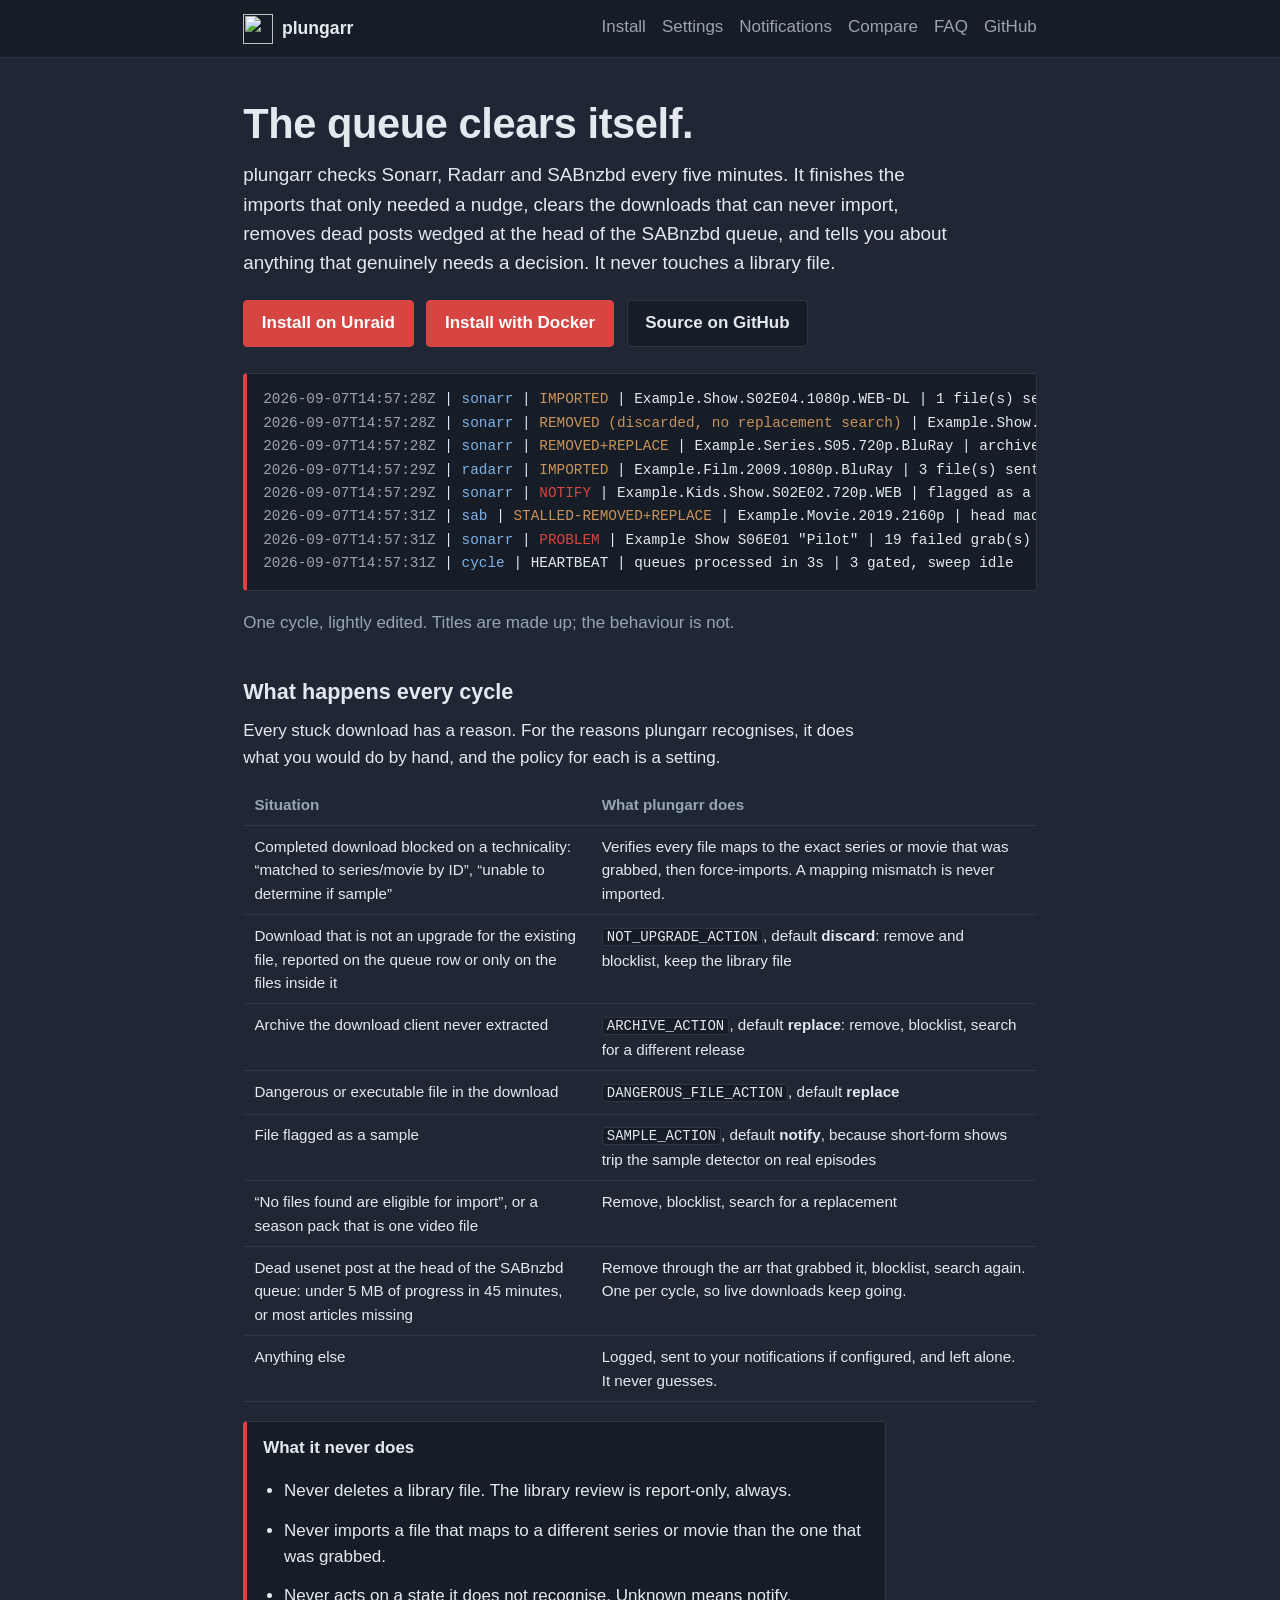
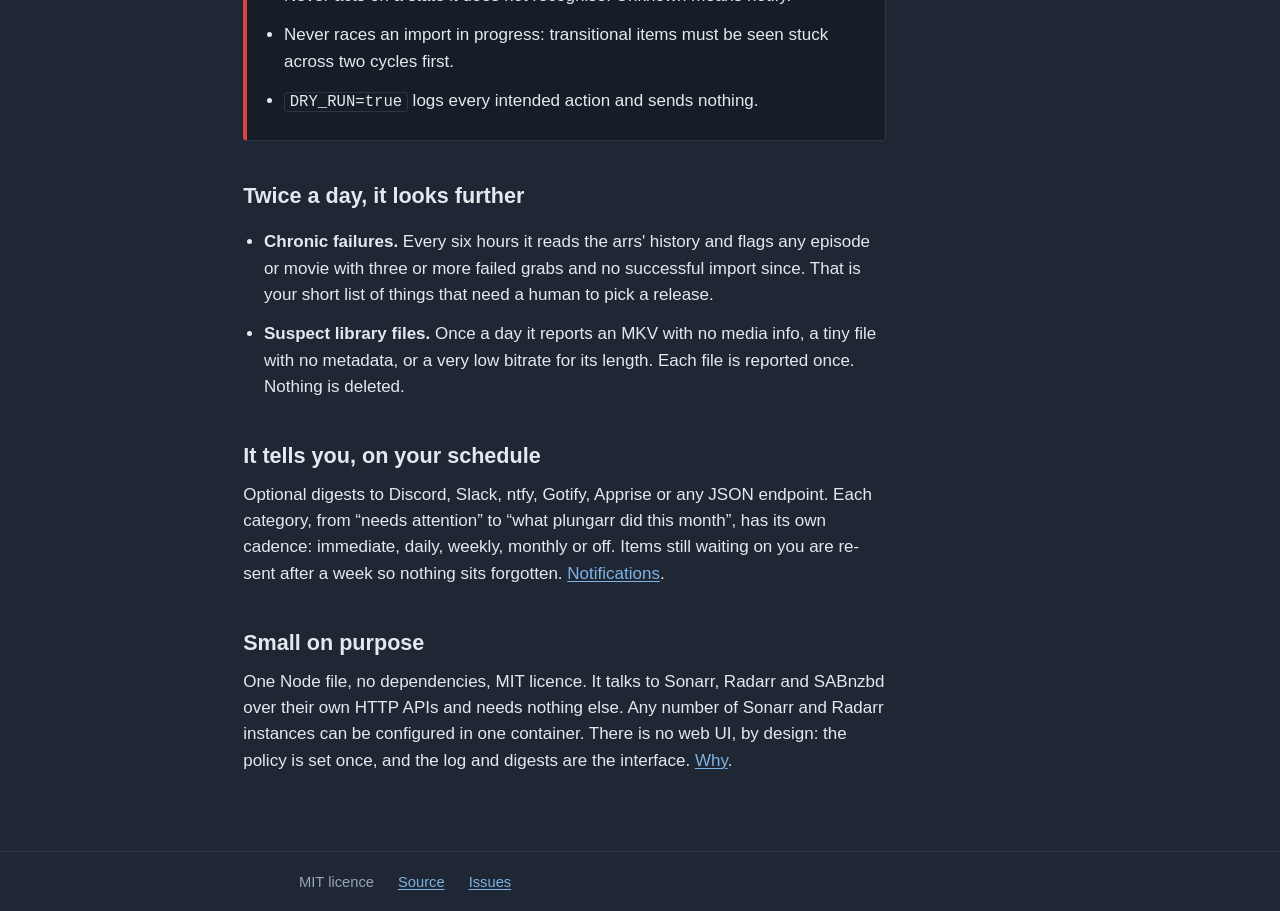
==== site/index.html @ 24c02249 "Add the project site: landing, install, generated settings reference, notifications, comparison, FAQ" ====
<!doctype html>
<html lang="en">
<head>
<meta charset="utf-8">
<meta name="viewport" content="width=device-width, initial-scale=1">
<title>plungarr · unclog your Sonarr, Radarr and SABnzbd queues</title>
<meta name="description" content="plungarr watches Sonarr, Radarr and SABnzbd every five minutes, finishes the imports that only needed a nudge, clears the downloads that can never import, and tells you about the rest. It never touches library files.">
<link rel="icon" href="icon.svg" type="image/svg+xml">
<link rel="stylesheet" href="style.css">
</head>
<body>
<header class="top"><div class="row">
  <a class="brand" href="index.html" aria-current="page"><img src="icon.svg" alt="">plungarr</a>
  <nav>
    <a href="docs/install.html">Install</a>
    <a href="docs/settings.html">Settings</a>
    <a href="docs/notifications.html">Notifications</a>
    <a href="docs/compare.html">Compare</a>
    <a href="docs/faq.html">FAQ</a>
    <a href="https://github.com/stove-bison/plungarr">GitHub</a>
  </nav>
</div></header>
<main>
<h1>The queue clears itself.</h1>
<p class="lead">plungarr checks Sonarr, Radarr and SABnzbd every five minutes. It finishes the imports that only needed a nudge, clears the downloads that can never import, removes dead posts wedged at the head of the SABnzbd queue, and tells you about anything that genuinely needs a decision. It never touches a library file.</p>

<div class="buttons">
  <a class="button primary" href="docs/install.html#unraid">Install on Unraid</a>
  <a class="button primary" href="docs/install.html#docker">Install with Docker</a>
  <a class="button" href="https://github.com/stove-bison/plungarr">Source on GitHub</a>
</div>

<pre class="log"><code><span class="dim">2026-09-07T14:57:28Z</span> | <span class="app">sonarr</span> | <span class="act">IMPORTED</span> | Example.Show.S02E04.1080p.WEB-DL | 1 file(s) sent to ManualImport
<span class="dim">2026-09-07T14:57:28Z</span> | <span class="app">sonarr</span> | <span class="act">REMOVED (discarded, no replacement search)</span> | Example.Show.S01E35.1080p.WEB-DL | not an upgrade for the existing file
<span class="dim">2026-09-07T14:57:28Z</span> | <span class="app">sonarr</span> | <span class="act">REMOVED+REPLACE</span> | Example.Series.S05.720p.BluRay | archive not extracted
<span class="dim">2026-09-07T14:57:29Z</span> | <span class="app">radarr</span> | <span class="act">IMPORTED</span> | Example.Film.2009.1080p.BluRay | 3 file(s) sent to ManualImport
<span class="dim">2026-09-07T14:57:29Z</span> | <span class="app">sonarr</span> | <span class="warn">NOTIFY</span> | Example.Kids.Show.S02E02.720p.WEB | flagged as a sample; left untouched (set SAMPLE_ACTION=replace or discard to auto-clear)
<span class="dim">2026-09-07T14:57:31Z</span> | <span class="app">sab</span> | <span class="act">STALLED-REMOVED+REPLACE</span> | Example.Movie.2019.2160p | head made 0 MB in 45 min
<span class="dim">2026-09-07T14:57:31Z</span> | <span class="app">sonarr</span> | <span class="warn">PROBLEM</span> | Example Show S06E01 "Pilot" | 19 failed grab(s) in 48h, none imported since
<span class="dim">2026-09-07T14:57:31Z</span> | <span class="app">cycle</span> | HEARTBEAT | queues processed in 3s | 3 gated, sweep idle</code></pre>
<p class="muted">One cycle, lightly edited. Titles are made up; the behaviour is not.</p>

<h2 id="every-cycle">What happens every cycle</h2>
<p>Every stuck download has a reason. For the reasons plungarr recognises, it does what you would do by hand, and the policy for each is a setting.</p>
<div class="scroll"><table>
<thead><tr><th>Situation</th><th>What plungarr does</th></tr></thead>
<tbody>
<tr><td>Completed download blocked on a technicality: “matched to series/movie by ID”, “unable to determine if sample”</td><td>Verifies every file maps to the exact series or movie that was grabbed, then force-imports. A mapping mismatch is never imported.</td></tr>
<tr><td>Download that is not an upgrade for the existing file, reported on the queue row or only on the files inside it</td><td><code>NOT_UPGRADE_ACTION</code>, default <strong>discard</strong>: remove and blocklist, keep the library file</td></tr>
<tr><td>Archive the download client never extracted</td><td><code>ARCHIVE_ACTION</code>, default <strong>replace</strong>: remove, blocklist, search for a different release</td></tr>
<tr><td>Dangerous or executable file in the download</td><td><code>DANGEROUS_FILE_ACTION</code>, default <strong>replace</strong></td></tr>
<tr><td>File flagged as a sample</td><td><code>SAMPLE_ACTION</code>, default <strong>notify</strong>, because short-form shows trip the sample detector on real episodes</td></tr>
<tr><td>“No files found are eligible for import”, or a season pack that is one video file</td><td>Remove, blocklist, search for a replacement</td></tr>
<tr><td>Dead usenet post at the head of the SABnzbd queue: under 5 MB of progress in 45 minutes, or most articles missing</td><td>Remove through the arr that grabbed it, blocklist, search again. One per cycle, so live downloads keep going.</td></tr>
<tr><td>Anything else</td><td>Logged, sent to your notifications if configured, and left alone. It never guesses.</td></tr>
</tbody></table></div>

<div class="never">
<p><strong>What it never does</strong></p>
<ul>
<li>Never deletes a library file. The library review is report-only, always.</li>
<li>Never imports a file that maps to a different series or movie than the one that was grabbed.</li>
<li>Never acts on a state it does not recognise. Unknown means notify.</li>
<li>Never races an import in progress: transitional items must be seen stuck across two cycles first.</li>
<li><code>DRY_RUN=true</code> logs every intended action and sends nothing.</li>
</ul>
</div>

<h2 id="reviews">Twice a day, it looks further</h2>
<ul>
<li><strong>Chronic failures.</strong> Every six hours it reads the arrs' history and flags any episode or movie with three or more failed grabs and no successful import since. That is your short list of things that need a human to pick a release.</li>
<li><strong>Suspect library files.</strong> Once a day it reports an MKV with no media info, a tiny file with no metadata, or a very low bitrate for its length. Each file is reported once. Nothing is deleted.</li>
</ul>

<h2 id="notify">It tells you, on your schedule</h2>
<p>Optional digests to Discord, Slack, ntfy, Gotify, Apprise or any JSON endpoint. Each category, from “needs attention” to “what plungarr did this month”, has its own cadence: immediate, daily, weekly, monthly or off. Items still waiting on you are re-sent after a week so nothing sits forgotten. <a href="docs/notifications.html">Notifications</a>.</p>

<h2 id="shape">Small on purpose</h2>
<p>One Node file, no dependencies, MIT licence. It talks to Sonarr, Radarr and SABnzbd over their own HTTP APIs and needs nothing else. Any number of Sonarr and Radarr instances can be configured in one container. There is no web UI, by design: the policy is set once, and the log and digests are the interface. <a href="docs/faq.html#web-ui">Why</a>.</p>
</main>
<footer><div class="row">
  <span>MIT licence</span>
  <a href="https://github.com/stove-bison/plungarr">Source</a>
  <a href="https://github.com/stove-bison/plungarr/issues">Issues</a>
</div></footer>
</body>
</html>
---- site/style.css ----
/* plungarr site. Palette from icon.svg. No external resources. */
:root {
  --ground: #1e2733;
  --panel: #161d27;
  --line: #2c3745;
  --text: #e4e9ef;
  --muted: #98a4b3;
  --red: #d64541;
  --brass: #c8935a;
  --water: #7fb2e5;
  --measure: 68ch;
  --sans: "Segoe UI", "Helvetica Neue", Arial, "Noto Sans", sans-serif;
  --mono: ui-monospace, "Cascadia Mono", "Consolas", "SF Mono", Menlo, monospace;
}
* { box-sizing: border-box; }
html { color-scheme: dark; }
body {
  margin: 0;
  background: var(--ground);
  color: var(--text);
  font-family: var(--sans);
  font-size: 17px;
  line-height: 1.55;
}
a { color: var(--water); text-decoration-thickness: 1px; text-underline-offset: 2px; }
a:hover { color: #a9cdf2; }
a:focus-visible, button:focus-visible { outline: 2px solid var(--brass); outline-offset: 2px; }
code, pre, kbd { font-family: var(--mono); font-size: 0.92em; }
code { background: var(--panel); border: 1px solid var(--line); border-radius: 3px; padding: 0 0.3em; white-space: nowrap; }
pre {
  background: var(--panel);
  border: 1px solid var(--line);
  border-radius: 4px;
  padding: 0.9rem 1rem;
  overflow-x: auto;
  line-height: 1.5;
}
pre code { background: none; border: 0; padding: 0; white-space: pre; }

/* Header */
.top {
  border-bottom: 1px solid var(--line);
  background: var(--panel);
}
.top .row {
  max-width: 88ch;
  margin: 0 auto;
  padding: 0.7rem 1.2rem;
  display: flex;
  align-items: center;
  gap: 1.2rem;
  flex-wrap: wrap;
}
.brand { display: flex; align-items: center; gap: 0.55rem; text-decoration: none; color: var(--text); font-weight: 600; font-size: 1.1rem; }
.brand img { width: 30px; height: 30px; }
nav { display: flex; gap: 1rem; flex-wrap: wrap; margin-left: auto; }
nav a { color: var(--muted); text-decoration: none; padding: 0.2rem 0; border-bottom: 2px solid transparent; }
nav a:hover { color: var(--text); }
nav a[aria-current="page"] { color: var(--text); border-bottom-color: var(--brass); }

/* Content */
main { max-width: 88ch; margin: 0 auto; padding: 2rem 1.2rem 4rem; }
main > *, main section > * { max-width: var(--measure); }
main > pre, main .scroll, main .log, section > pre, section > .scroll, section > .log, .buttons { max-width: none; }
h1 { font-size: clamp(1.9rem, 4vw, 2.6rem); line-height: 1.15; margin: 0.6rem 0 0.8rem; font-weight: 650; letter-spacing: -0.01em; }
h2 { font-size: 1.35rem; margin: 2.4rem 0 0.6rem; font-weight: 600; }
h3 { font-size: 1.08rem; margin: 1.6rem 0 0.4rem; font-weight: 600; }
p, li { margin: 0 0 0.8rem; }
ul, ol { padding-left: 1.3rem; }
.lead { font-size: 1.18rem; color: var(--text); }
.muted { color: var(--muted); }

/* The log block is the page's one loud element. */
.log {
  margin: 1.6rem 0 1.2rem;
  border-left: 4px solid var(--red);
  border-radius: 4px;
}
.log .app { color: var(--water); }
.log .act { color: var(--brass); }
.log .warn { color: var(--red); }
.log .dim { color: var(--muted); }

/* Tables */
.scroll { overflow-x: auto; margin: 0.8rem 0 1.2rem; }
table { border-collapse: collapse; width: 100%; font-size: 0.95rem; }
th, td { text-align: left; vertical-align: top; padding: 0.55rem 0.7rem; border-bottom: 1px solid var(--line); }
th { color: var(--muted); font-weight: 600; }
td code { white-space: nowrap; }

/* Callouts. Red border means "this cannot happen"; blue means a note. */
.never, .note {
  border: 1px solid var(--line);
  border-left-width: 4px;
  border-radius: 4px;
  padding: 0.8rem 1rem;
  margin: 1.2rem 0;
  background: var(--panel);
}
.never { border-left-color: var(--red); }
.note { border-left-color: var(--water); }
.never p:last-child, .note p:last-child, .never ul:last-child { margin-bottom: 0; }

/* Buttons */
.buttons { display: flex; gap: 0.8rem; flex-wrap: wrap; margin: 1.4rem 0; }
.button {
  display: inline-block;
  padding: 0.6rem 1.1rem;
  border-radius: 4px;
  text-decoration: none;
  font-weight: 600;
  border: 1px solid var(--line);
  color: var(--text);
  background: var(--panel);
}
.button.primary { background: var(--red); border-color: var(--red); color: #fff; }
.button.primary:hover { background: #e0524e; color: #fff; }
.button:hover { border-color: var(--brass); color: var(--text); }

/* Definition-style lists for settings vocab */
dl { margin: 0.6rem 0 1rem; }
dt { font-family: var(--mono); font-size: 0.95em; color: var(--brass); margin-top: 0.6rem; }
dd { margin: 0.15rem 0 0 1.2rem; }

footer {
  border-top: 1px solid var(--line);
  color: var(--muted);
  font-size: 0.92rem;
}
footer .row { max-width: 88ch; margin: 0 auto; padding: 1.2rem; display: flex; gap: 1.5rem; flex-wrap: wrap; }

@media (max-width: 600px) {
  body { font-size: 16px; }
  nav { margin-left: 0; gap: 0.8rem; }
}
@media (prefers-reduced-motion: reduce) { * { transition: none !important; } }
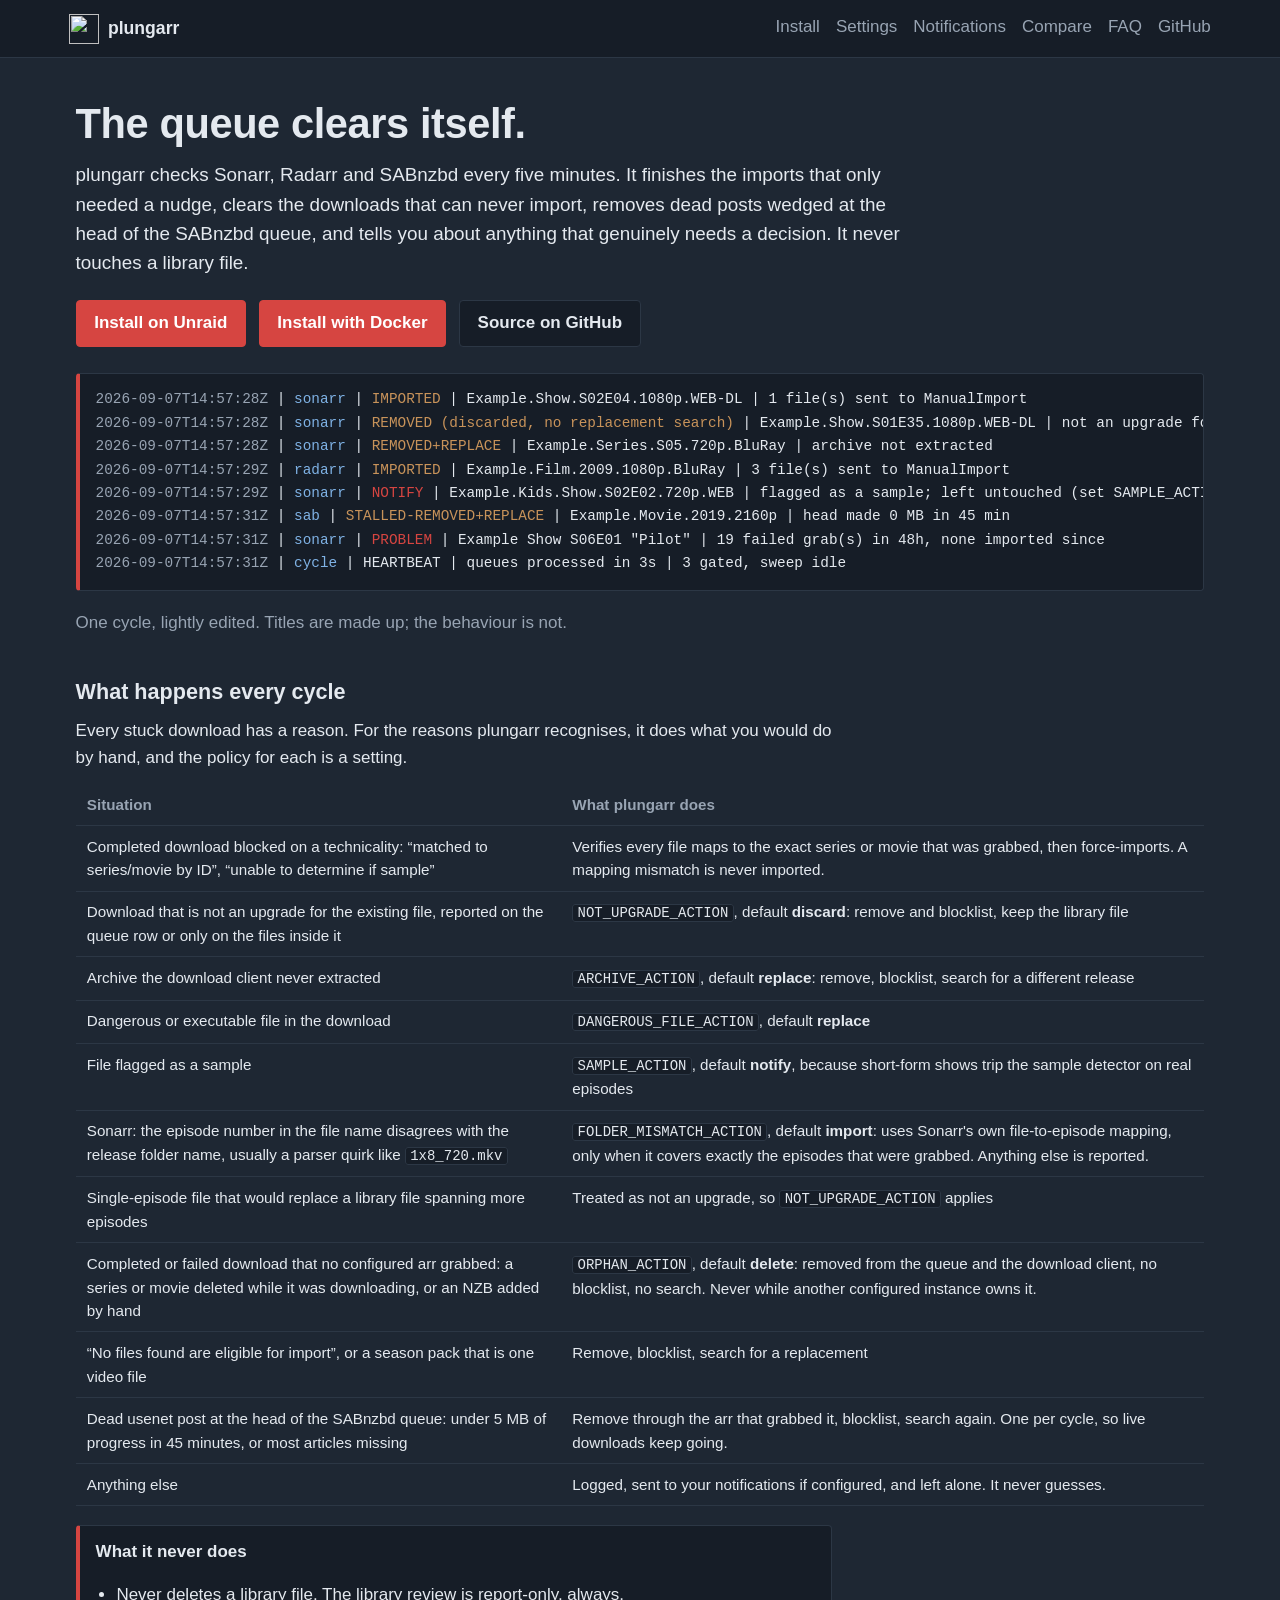
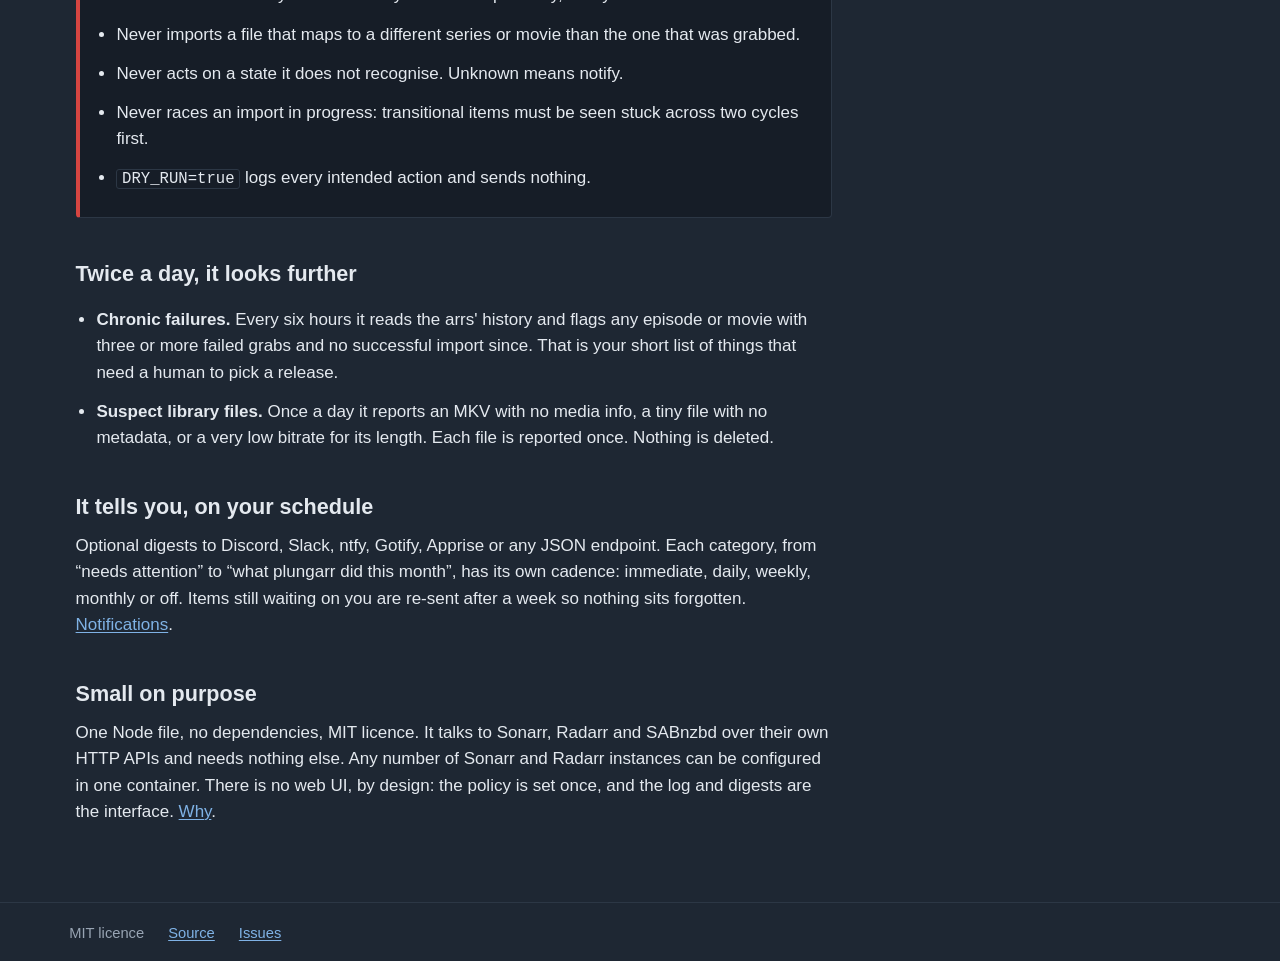
==== commit 23e4875c: "Handle orphaned downloads and Sonarr folder-name mismatches Two stuck states plungarr used to leave " ====
--- a/site/index.html
+++ b/site/index.html
@@ -50,6 +50,9 @@
 <tr><td>Archive the download client never extracted</td><td><code>ARCHIVE_ACTION</code>, default <strong>replace</strong>: remove, blocklist, search for a different release</td></tr>
 <tr><td>Dangerous or executable file in the download</td><td><code>DANGEROUS_FILE_ACTION</code>, default <strong>replace</strong></td></tr>
 <tr><td>File flagged as a sample</td><td><code>SAMPLE_ACTION</code>, default <strong>notify</strong>, because short-form shows trip the sample detector on real episodes</td></tr>
+<tr><td>Sonarr: the episode number in the file name disagrees with the release folder name, usually a parser quirk like <code>1x8_720.mkv</code></td><td><code>FOLDER_MISMATCH_ACTION</code>, default <strong>import</strong>: uses Sonarr's own file-to-episode mapping, only when it covers exactly the episodes that were grabbed. Anything else is reported.</td></tr>
+<tr><td>Single-episode file that would replace a library file spanning more episodes</td><td>Treated as not an upgrade, so <code>NOT_UPGRADE_ACTION</code> applies</td></tr>
+<tr><td>Completed or failed download that no configured arr grabbed: a series or movie deleted while it was downloading, or an NZB added by hand</td><td><code>ORPHAN_ACTION</code>, default <strong>delete</strong>: removed from the queue and the download client, no blocklist, no search. Never while another configured instance owns it.</td></tr>
 <tr><td>“No files found are eligible for import”, or a season pack that is one video file</td><td>Remove, blocklist, search for a replacement</td></tr>
 <tr><td>Dead usenet post at the head of the SABnzbd queue: under 5 MB of progress in 45 minutes, or most articles missing</td><td>Remove through the arr that grabbed it, blocklist, search again. One per cycle, so live downloads keep going.</td></tr>
 <tr><td>Anything else</td><td>Logged, sent to your notifications if configured, and left alone. It never guesses.</td></tr>
--- a/site/style.css
+++ b/site/style.css
@@ -8,7 +8,7 @@
   --red: #d64541;
   --brass: #c8935a;
   --water: #7fb2e5;
-  --measure: 68ch;
+  --measure: 80ch;
   --sans: "Segoe UI", "Helvetica Neue", Arial, "Noto Sans", sans-serif;
   --mono: ui-monospace, "Cascadia Mono", "Consolas", "SF Mono", Menlo, monospace;
 }
@@ -43,7 +43,7 @@
   background: var(--panel);
 }
 .top .row {
-  max-width: 88ch;
+  max-width: 1180px;
   margin: 0 auto;
   padding: 0.7rem 1.2rem;
   display: flex;
@@ -59,7 +59,7 @@
 nav a[aria-current="page"] { color: var(--text); border-bottom-color: var(--brass); }
 
 /* Content */
-main { max-width: 88ch; margin: 0 auto; padding: 2rem 1.2rem 4rem; }
+main { max-width: 1180px; margin: 0 auto; padding: 2rem 1.6rem 4rem; }
 main > *, main section > * { max-width: var(--measure); }
 main > pre, main .scroll, main .log, section > pre, section > .scroll, section > .log, .buttons { max-width: none; }
 h1 { font-size: clamp(1.9rem, 4vw, 2.6rem); line-height: 1.15; margin: 0.6rem 0 0.8rem; font-weight: 650; letter-spacing: -0.01em; }
@@ -127,7 +127,7 @@
   color: var(--muted);
   font-size: 0.92rem;
 }
-footer .row { max-width: 88ch; margin: 0 auto; padding: 1.2rem; display: flex; gap: 1.5rem; flex-wrap: wrap; }
+footer .row { max-width: 1180px; margin: 0 auto; padding: 1.2rem; display: flex; gap: 1.5rem; flex-wrap: wrap; }
 
 @media (max-width: 600px) {
   body { font-size: 16px; }
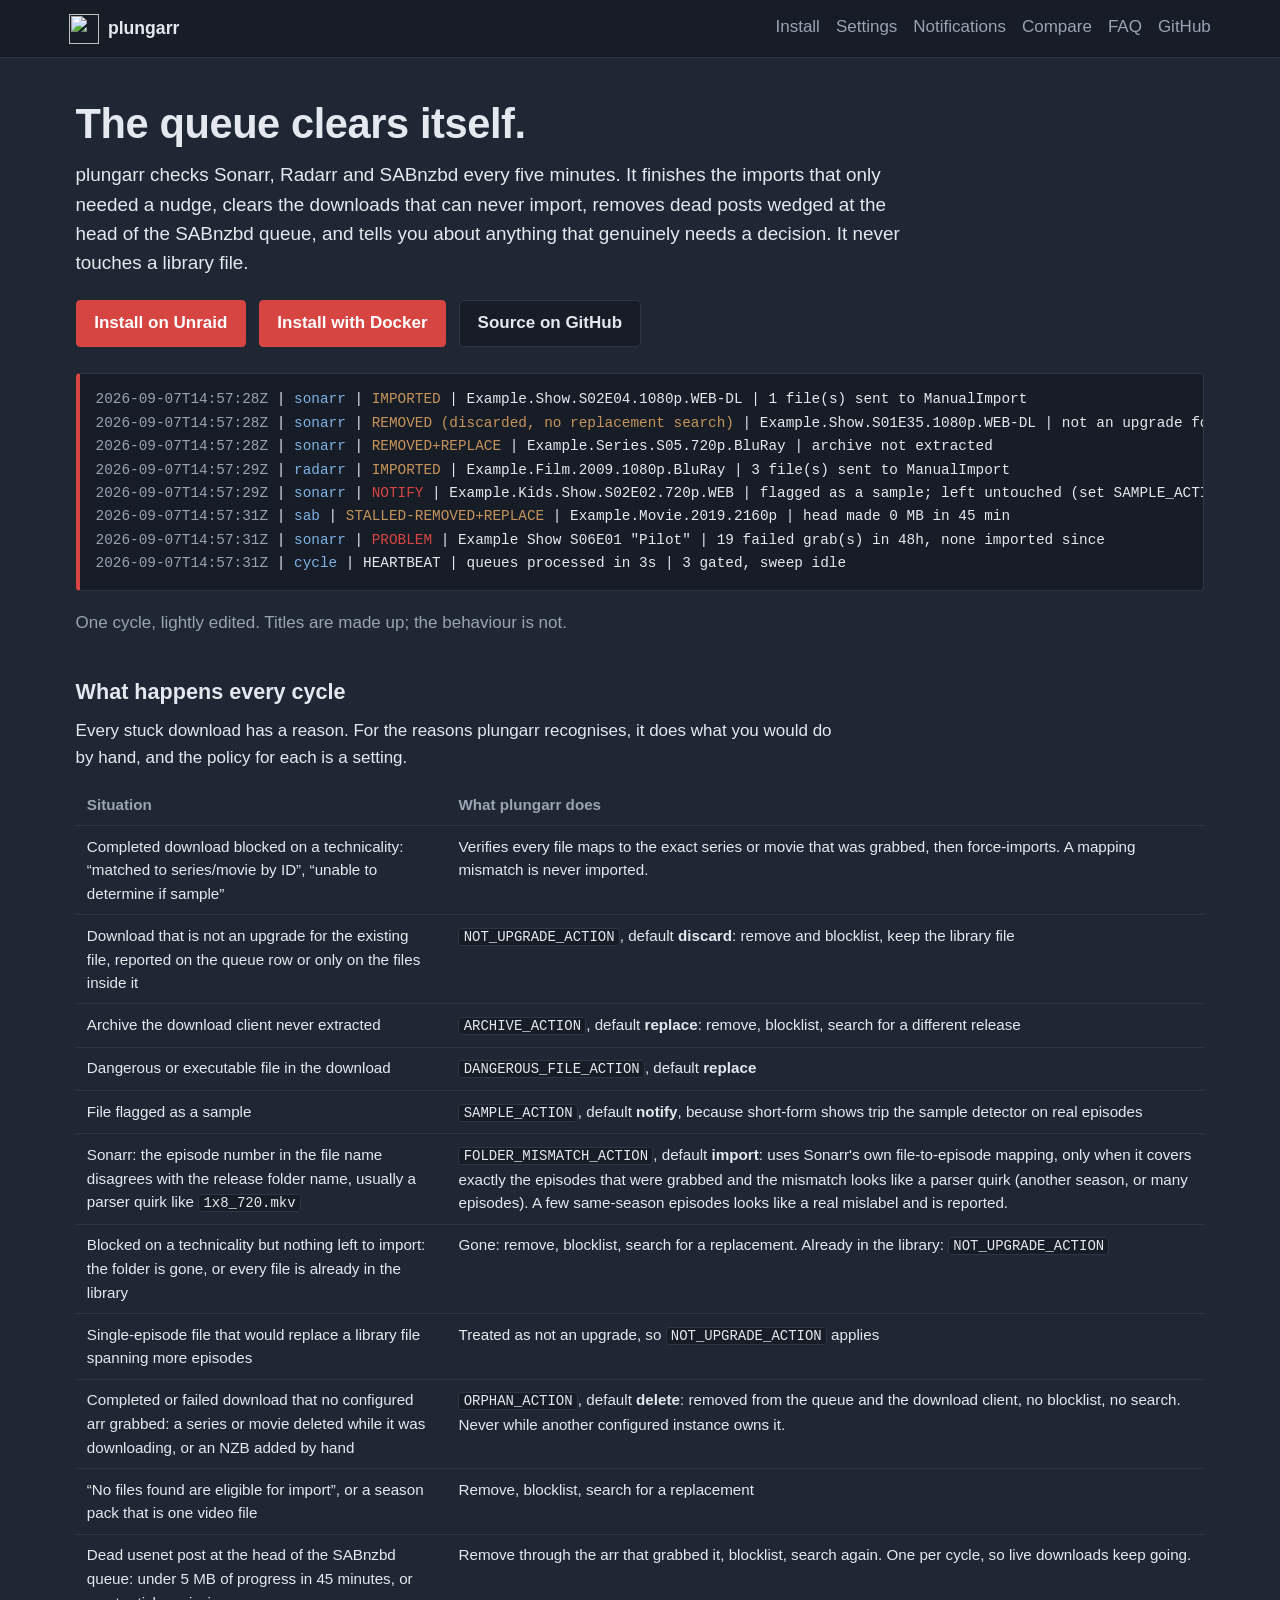
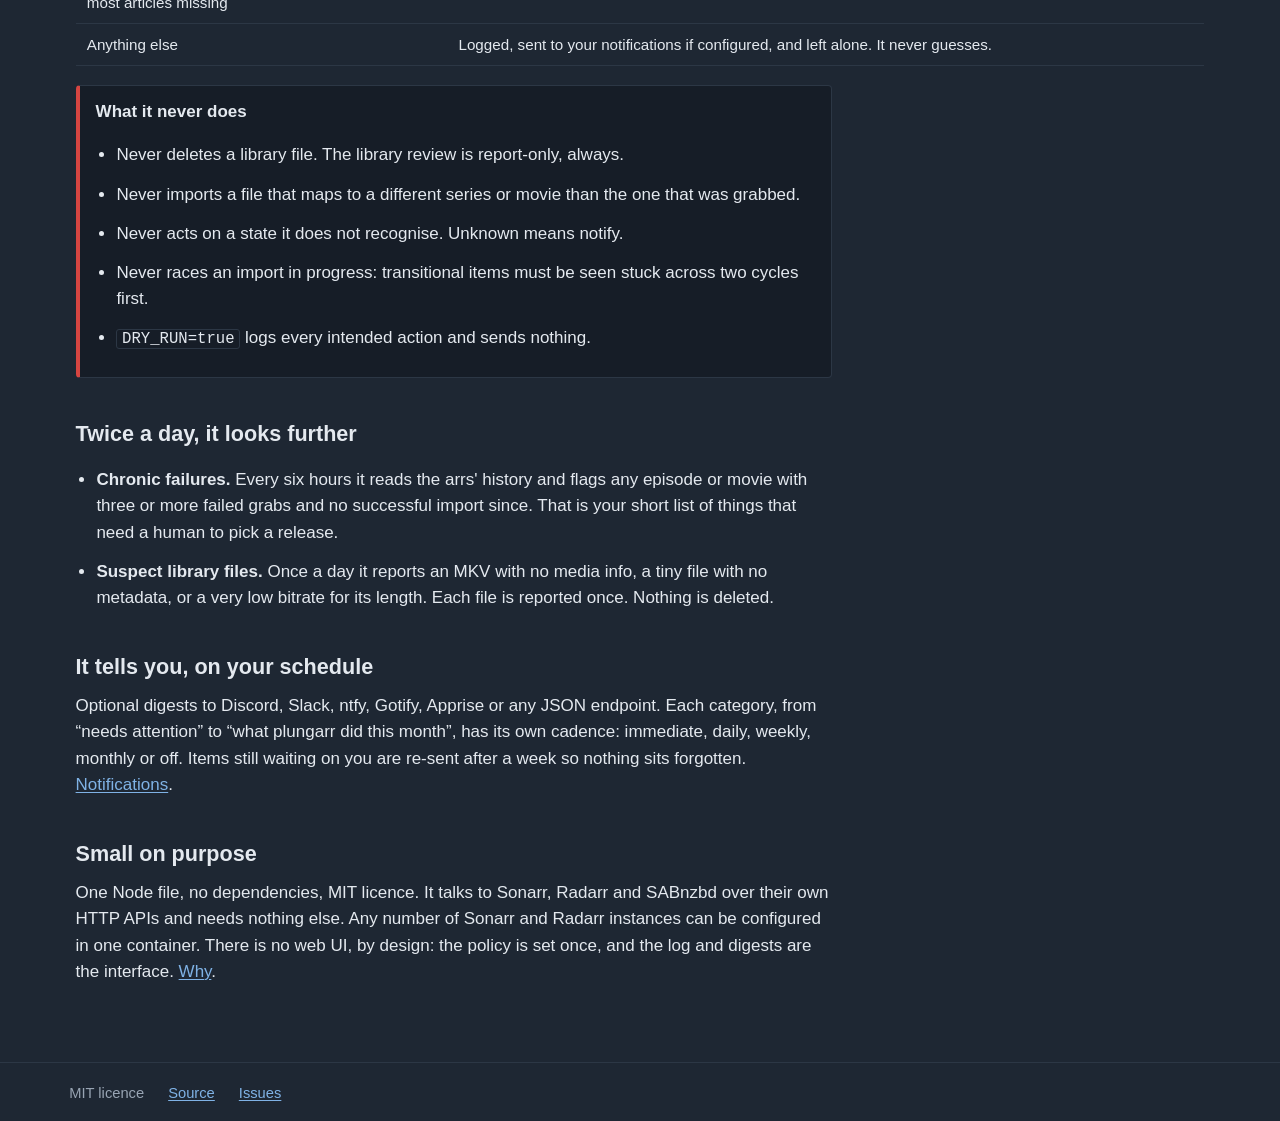
==== commit 7712b4c7: "Tighten folder-mismatch imports; clear matched-by-ID downloads with nothing to import FOLDER_MISMATC" ====
--- a/site/index.html
+++ b/site/index.html
@@ -50,7 +50,8 @@
 <tr><td>Archive the download client never extracted</td><td><code>ARCHIVE_ACTION</code>, default <strong>replace</strong>: remove, blocklist, search for a different release</td></tr>
 <tr><td>Dangerous or executable file in the download</td><td><code>DANGEROUS_FILE_ACTION</code>, default <strong>replace</strong></td></tr>
 <tr><td>File flagged as a sample</td><td><code>SAMPLE_ACTION</code>, default <strong>notify</strong>, because short-form shows trip the sample detector on real episodes</td></tr>
-<tr><td>Sonarr: the episode number in the file name disagrees with the release folder name, usually a parser quirk like <code>1x8_720.mkv</code></td><td><code>FOLDER_MISMATCH_ACTION</code>, default <strong>import</strong>: uses Sonarr's own file-to-episode mapping, only when it covers exactly the episodes that were grabbed. Anything else is reported.</td></tr>
+<tr><td>Sonarr: the episode number in the file name disagrees with the release folder name, usually a parser quirk like <code>1x8_720.mkv</code></td><td><code>FOLDER_MISMATCH_ACTION</code>, default <strong>import</strong>: uses Sonarr's own file-to-episode mapping, only when it covers exactly the episodes that were grabbed and the mismatch looks like a parser quirk (another season, or many episodes). A few same-season episodes looks like a real mislabel and is reported.</td></tr>
+<tr><td>Blocked on a technicality but nothing left to import: the folder is gone, or every file is already in the library</td><td>Gone: remove, blocklist, search for a replacement. Already in the library: <code>NOT_UPGRADE_ACTION</code></td></tr>
 <tr><td>Single-episode file that would replace a library file spanning more episodes</td><td>Treated as not an upgrade, so <code>NOT_UPGRADE_ACTION</code> applies</td></tr>
 <tr><td>Completed or failed download that no configured arr grabbed: a series or movie deleted while it was downloading, or an NZB added by hand</td><td><code>ORPHAN_ACTION</code>, default <strong>delete</strong>: removed from the queue and the download client, no blocklist, no search. Never while another configured instance owns it.</td></tr>
 <tr><td>“No files found are eligible for import”, or a season pack that is one video file</td><td>Remove, blocklist, search for a replacement</td></tr>
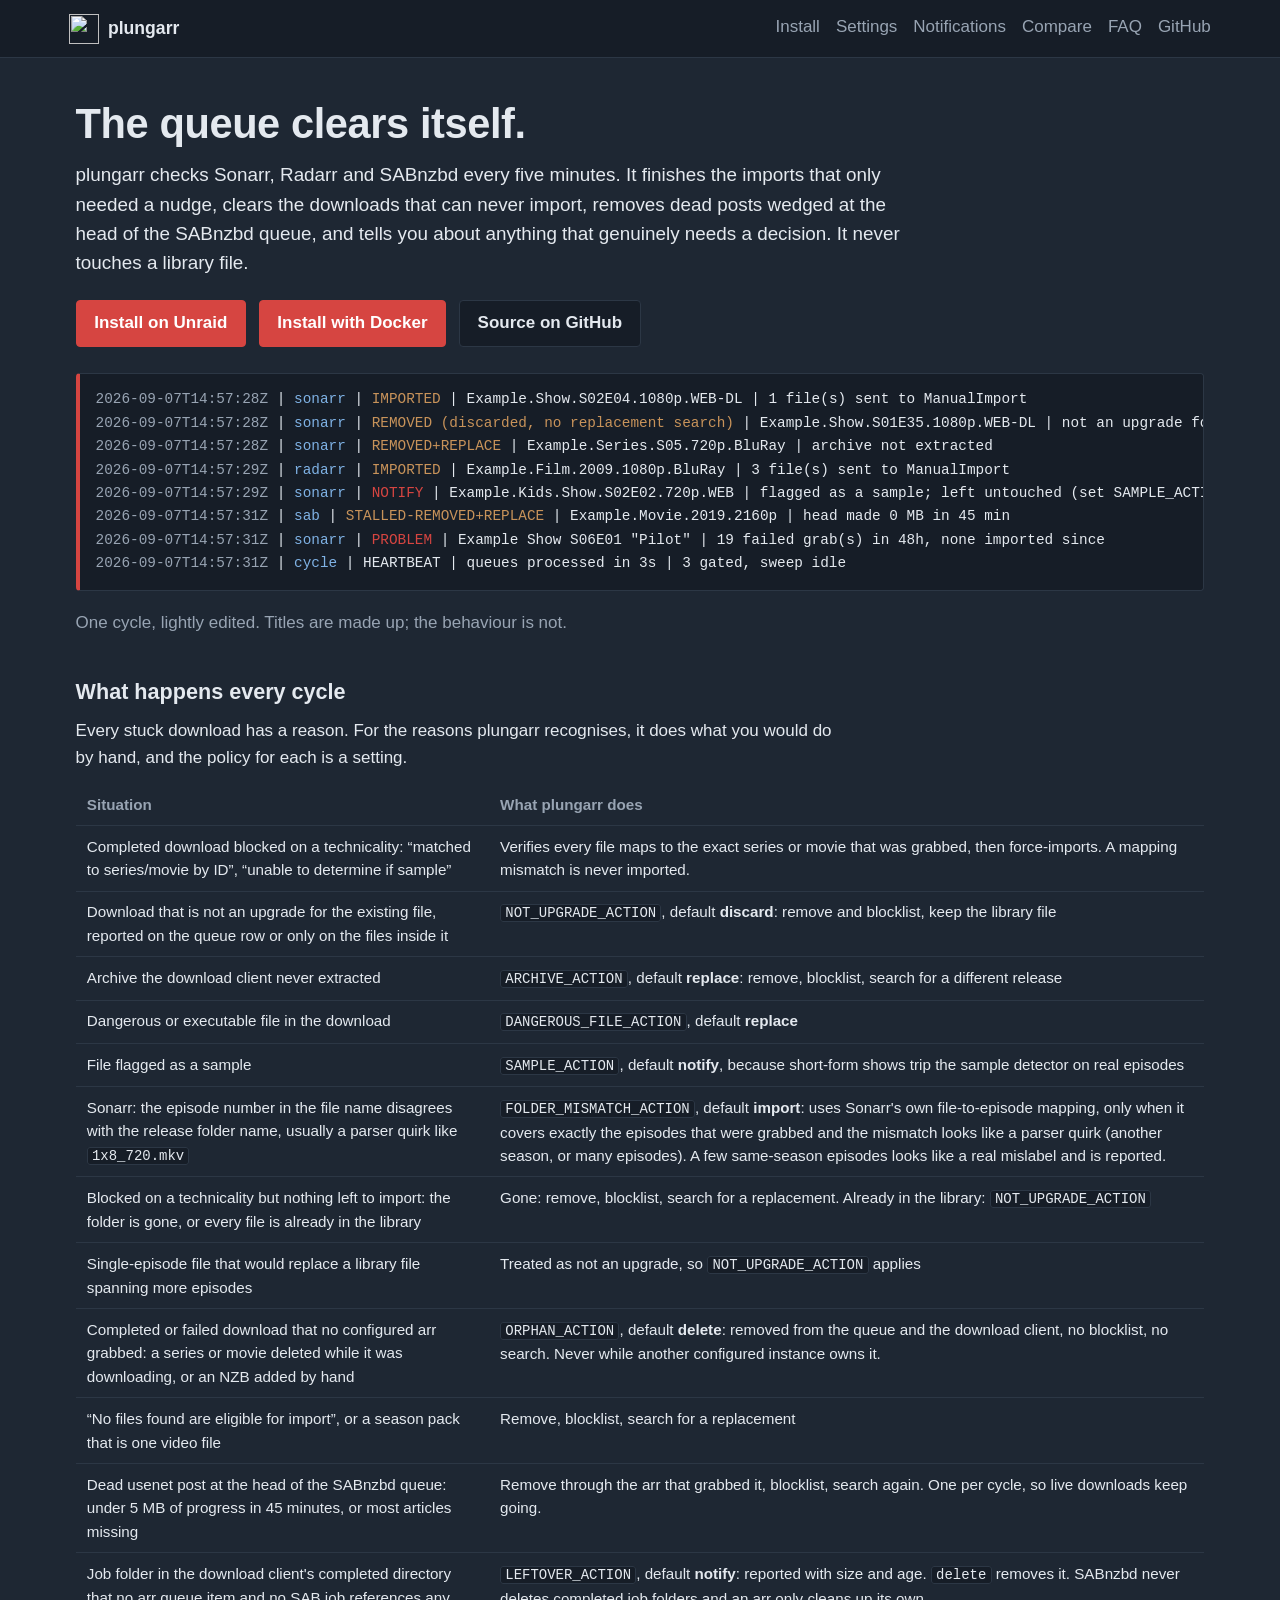
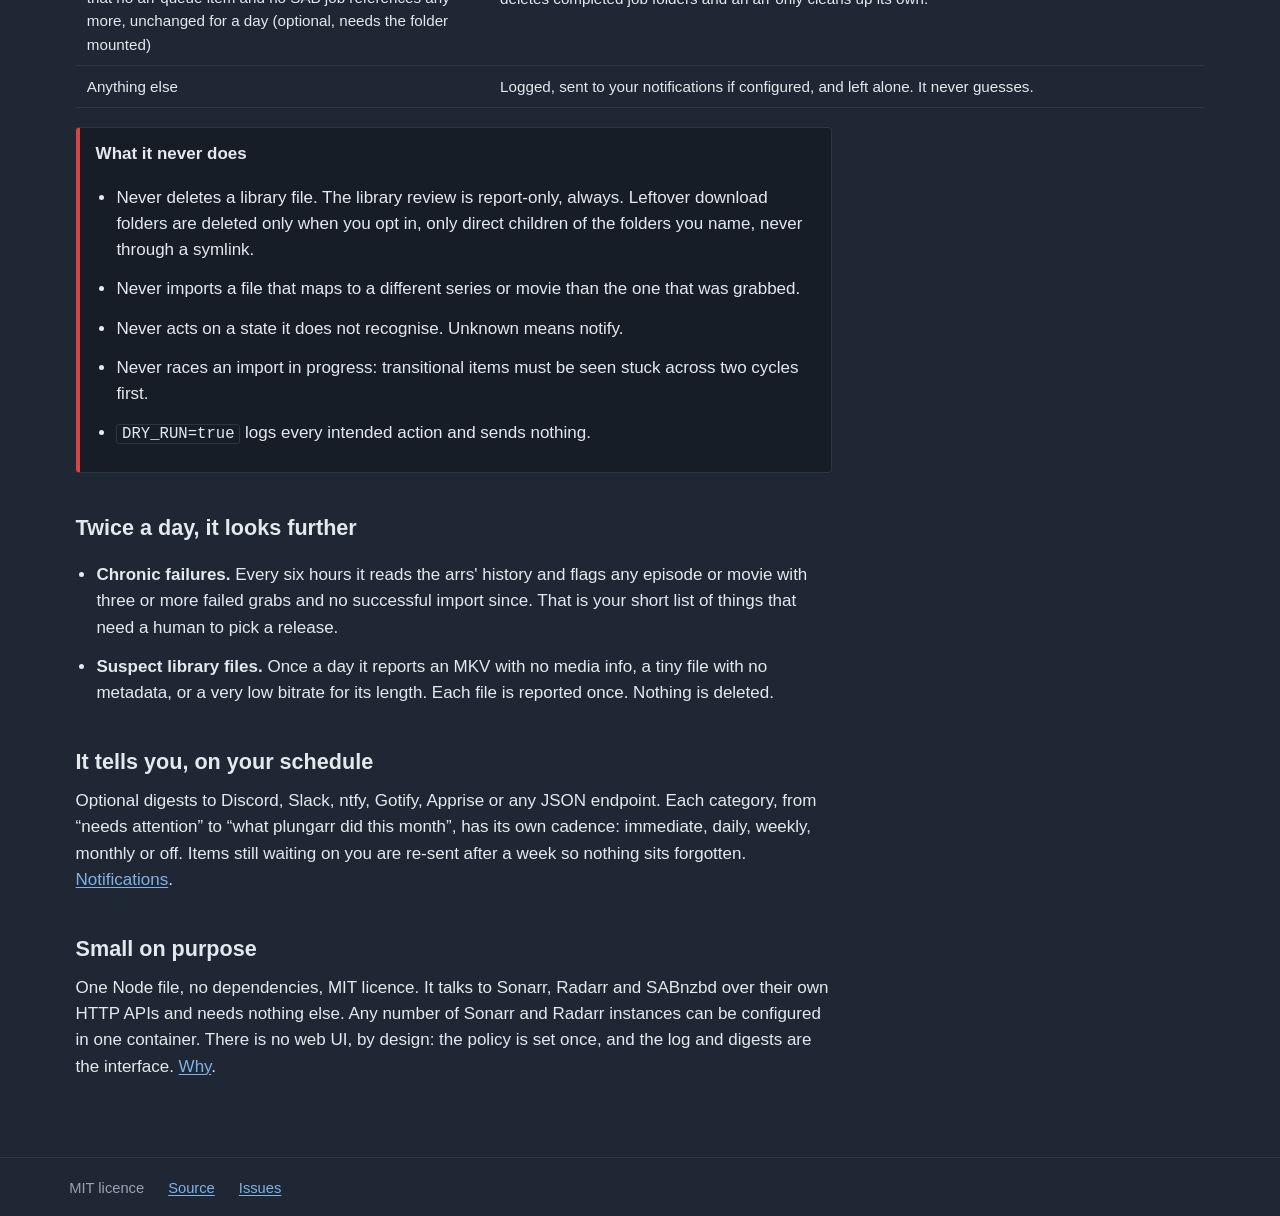
==== commit f1980660: "Report or delete leftover job folders in the download client's completed directory SABnzbd never del" ====
--- a/site/index.html
+++ b/site/index.html
@@ -56,13 +56,14 @@
 <tr><td>Completed or failed download that no configured arr grabbed: a series or movie deleted while it was downloading, or an NZB added by hand</td><td><code>ORPHAN_ACTION</code>, default <strong>delete</strong>: removed from the queue and the download client, no blocklist, no search. Never while another configured instance owns it.</td></tr>
 <tr><td>“No files found are eligible for import”, or a season pack that is one video file</td><td>Remove, blocklist, search for a replacement</td></tr>
 <tr><td>Dead usenet post at the head of the SABnzbd queue: under 5 MB of progress in 45 minutes, or most articles missing</td><td>Remove through the arr that grabbed it, blocklist, search again. One per cycle, so live downloads keep going.</td></tr>
+<tr><td>Job folder in the download client's completed directory that no arr queue item and no SAB job references any more, unchanged for a day (optional, needs the folder mounted)</td><td><code>LEFTOVER_ACTION</code>, default <strong>notify</strong>: reported with size and age. <code>delete</code> removes it. SABnzbd never deletes completed job folders and an arr only cleans up its own.</td></tr>
 <tr><td>Anything else</td><td>Logged, sent to your notifications if configured, and left alone. It never guesses.</td></tr>
 </tbody></table></div>
 
 <div class="never">
 <p><strong>What it never does</strong></p>
 <ul>
-<li>Never deletes a library file. The library review is report-only, always.</li>
+<li>Never deletes a library file. The library review is report-only, always. Leftover download folders are deleted only when you opt in, only direct children of the folders you name, never through a symlink.</li>
 <li>Never imports a file that maps to a different series or movie than the one that was grabbed.</li>
 <li>Never acts on a state it does not recognise. Unknown means notify.</li>
 <li>Never races an import in progress: transitional items must be seen stuck across two cycles first.</li>
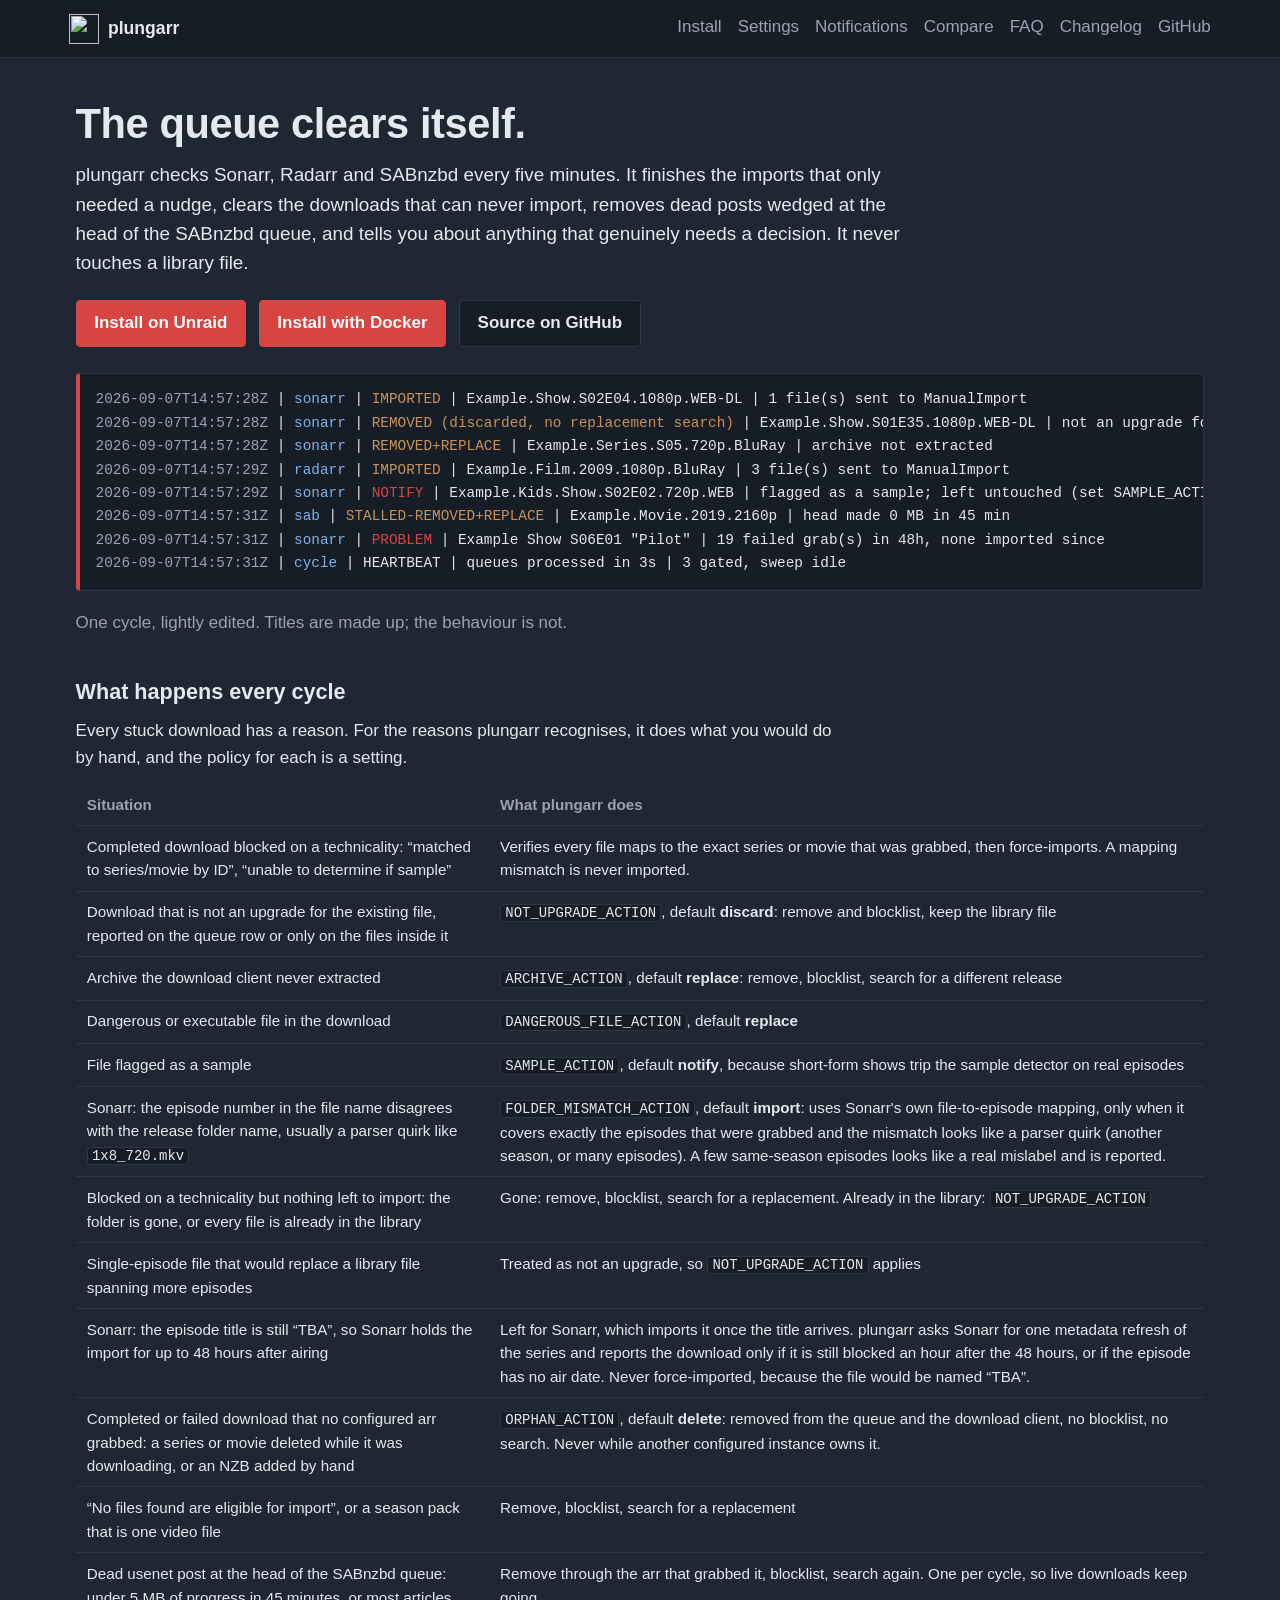
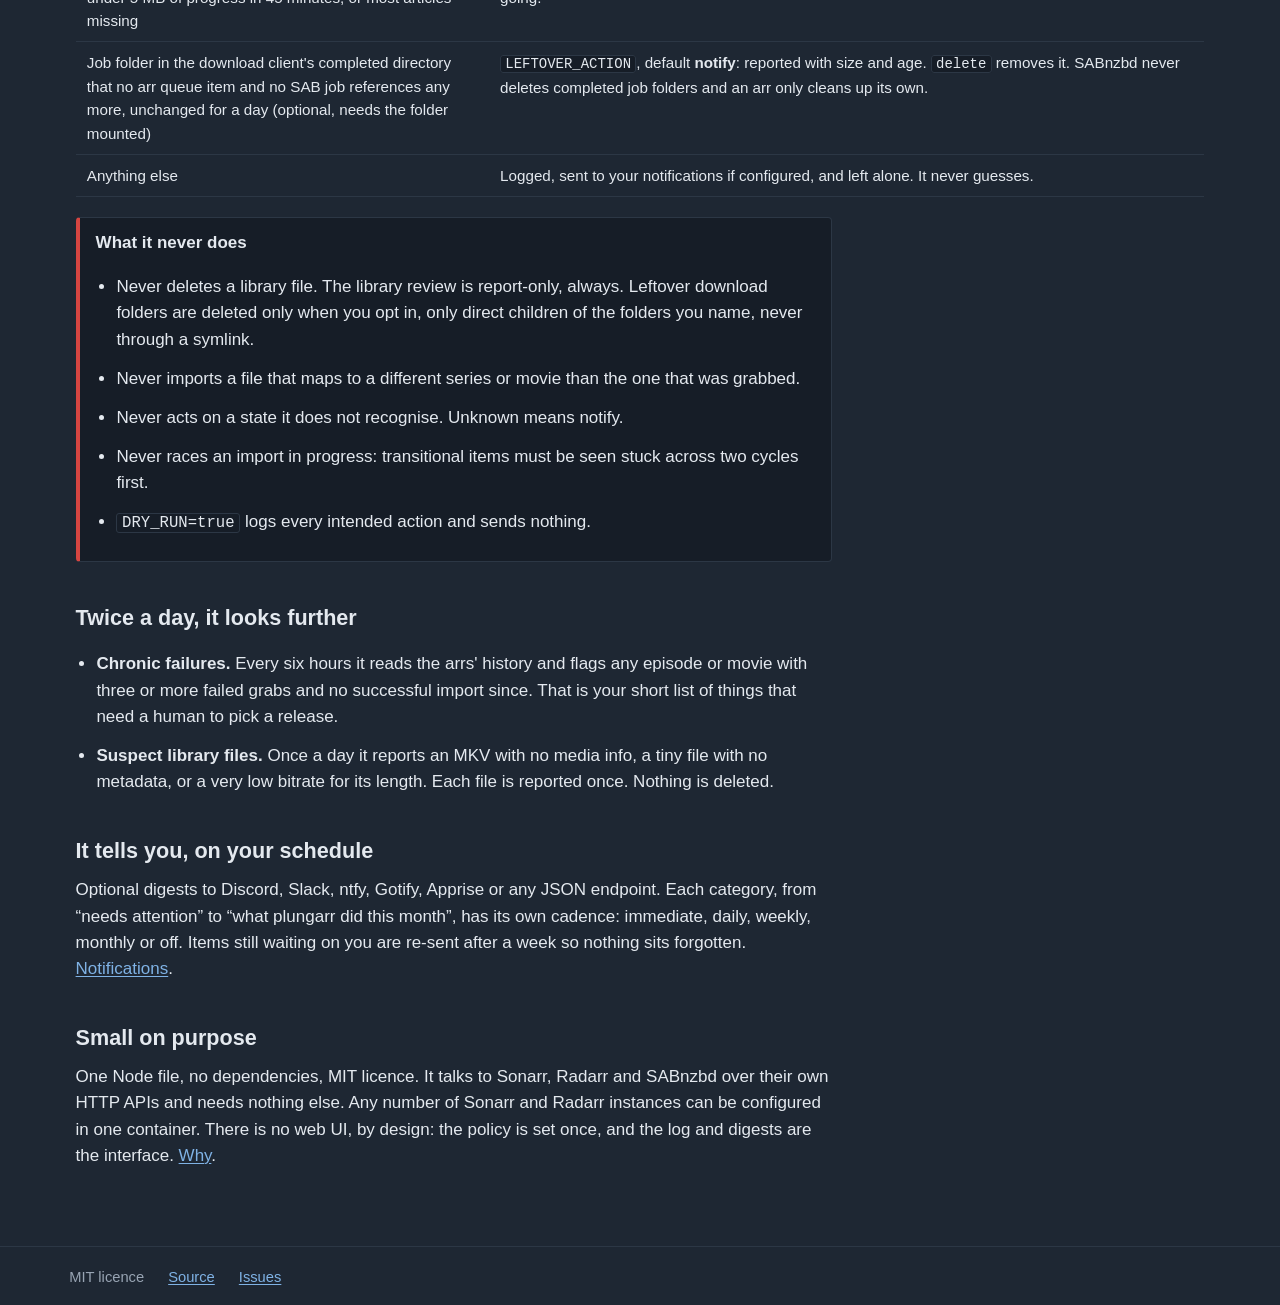
==== commit 9861a670: "Wait for TBA episode titles; publish a dated changelog When the naming format includes the episode t" ====
--- a/site/index.html
+++ b/site/index.html
@@ -17,6 +17,7 @@
     <a href="docs/notifications.html">Notifications</a>
     <a href="docs/compare.html">Compare</a>
     <a href="docs/faq.html">FAQ</a>
+    <a href="docs/changelog.html">Changelog</a>
     <a href="https://github.com/stove-bison/plungarr">GitHub</a>
   </nav>
 </div></header>
@@ -53,6 +54,7 @@
 <tr><td>Sonarr: the episode number in the file name disagrees with the release folder name, usually a parser quirk like <code>1x8_720.mkv</code></td><td><code>FOLDER_MISMATCH_ACTION</code>, default <strong>import</strong>: uses Sonarr's own file-to-episode mapping, only when it covers exactly the episodes that were grabbed and the mismatch looks like a parser quirk (another season, or many episodes). A few same-season episodes looks like a real mislabel and is reported.</td></tr>
 <tr><td>Blocked on a technicality but nothing left to import: the folder is gone, or every file is already in the library</td><td>Gone: remove, blocklist, search for a replacement. Already in the library: <code>NOT_UPGRADE_ACTION</code></td></tr>
 <tr><td>Single-episode file that would replace a library file spanning more episodes</td><td>Treated as not an upgrade, so <code>NOT_UPGRADE_ACTION</code> applies</td></tr>
+<tr><td>Sonarr: the episode title is still “TBA”, so Sonarr holds the import for up to 48 hours after airing</td><td>Left for Sonarr, which imports it once the title arrives. plungarr asks Sonarr for one metadata refresh of the series and reports the download only if it is still blocked an hour after the 48 hours, or if the episode has no air date. Never force-imported, because the file would be named “TBA”.</td></tr>
 <tr><td>Completed or failed download that no configured arr grabbed: a series or movie deleted while it was downloading, or an NZB added by hand</td><td><code>ORPHAN_ACTION</code>, default <strong>delete</strong>: removed from the queue and the download client, no blocklist, no search. Never while another configured instance owns it.</td></tr>
 <tr><td>“No files found are eligible for import”, or a season pack that is one video file</td><td>Remove, blocklist, search for a replacement</td></tr>
 <tr><td>Dead usenet post at the head of the SABnzbd queue: under 5 MB of progress in 45 minutes, or most articles missing</td><td>Remove through the arr that grabbed it, blocklist, search again. One per cycle, so live downloads keep going.</td></tr>
